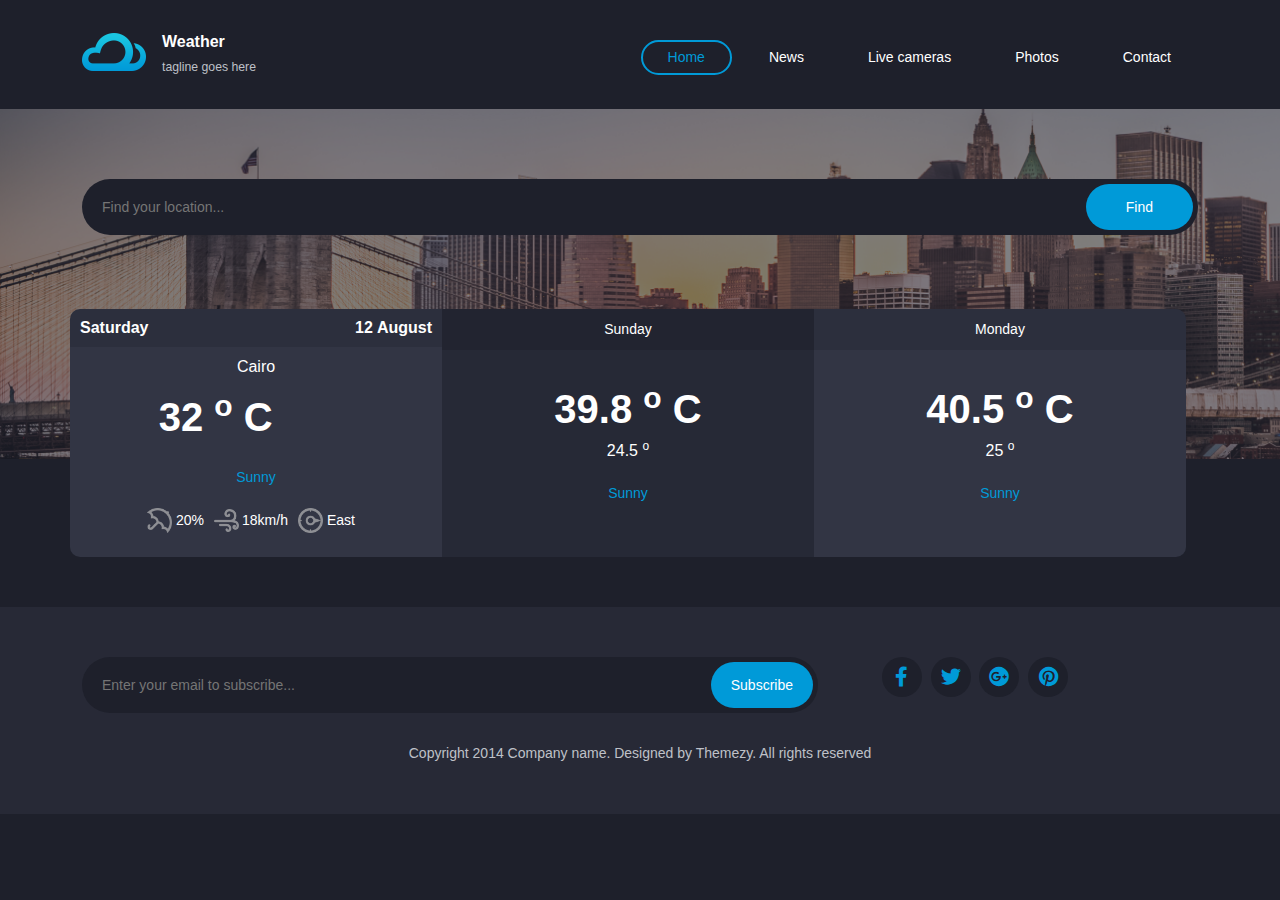
==== index.html @ 2f3a084b "upload project" ====
<!DOCTYPE html>
<html lang="en">

<head>
  <meta charset="UTF-8">
  <meta name="viewport" content="width=device-width, initial-scale=1.0">
  <title>Weather</title>

  <link rel="stylesheet" href="css/bootstrap.min.css">
  <link rel="stylesheet" href="css/all.min.css">
  <link rel="stylesheet" href="css/style.css">
  <link rel="stylesheet" href="css/media query.css">
  <script type="text/javascript">
    // Notice how this gets configured before we load Font Awesome
    window.FontAwesomeConfig = { autoReplaceSvg: false }
  </script>

</head>

<body>
  <!-- ====================== Start Navbar ====================== -->
  <nav class="navbar navbar-expand-lg py-4">
    <div class="container-md">
      <a class="navbar-brand d-flex" href="/">
        <img src="img/logo@2x.png" class="me-3" alt="failed" width="64" height="38">
        <div class="logo-type">
          <h1 class="site-title">Weather</h1>
          <small class="site-description">tagline goes here</small>
        </div>
      </a>
      <i class="fa fa-bars navbar-toggler" data-bs-toggle="collapse" data-bs-target="#navbarNav"
        aria-controls="navbarNav" aria-expanded="false" aria-label="Toggle navigation"></i>
      <div class="pt-3 collapse navbar-collapse justify-content-end" id="navbarNav">
        <ul class="navbar-nav text-center">
          <li class="nav-item">
            <a class="nav-link active" aria-current="page" href="index.html">Home</a>
          </li>
          <li class="nav-item">
            <a class="nav-link" href="#">News</a>
          </li>
          <li class="nav-item">
            <a class="nav-link" href="#">Live cameras</a>
          </li>
          <li class="nav-item">
            <a class="nav-link" href="#">Photos</a>
          </li>
          <li class="nav-item">
            <a class="nav-link" href="contact.html">Contact</a>
          </li>
        </ul>
      </div>
    </div>
  </nav>
  <!-- ====================== End Navbar ====================== -->
  <!-- ====================== Start Section ====================== -->
  <section class="firstSection">
    <div class="container">
      <div class="find-location">
        <input type="text" placeholder="Find your location..." id="search">
        <input type="button" value="Find" id="submit">
      </div>
    </div>
  </section>
  <!-- ====================== End Section ====================== -->
  <div class="forecast-table">
    <div class="container">
      <div class="forecast-container row" id="forecast">
        <div class="today forecast col-md-4 p-0">
          <div class="item-today d-flex justify-content-between" id="today">
            <h6 class="day m-0">Saturday</h6>
            <h6 class="date m-0 d-flex"><span class="me-1">12</span>
              <p>August</p>
            </h6>
          </div>
          <div class="content p-2 text-center" id="current">
            <p class="location fs-6 m-0">Cairo</p>
            <div class="degree d-flex align-items-center justify-content-evenly pt-2">
              <span class="num fs-1 fw-bold">32 <sup>o</sup> C</span>
              <div class="icon">
                <img src="https://cdn.weatherapi.com/weather/64x64/day/113.png" alt="">
              </div>
            </div>
            <div class="custom">Sunny</div>
            <div class="info mb-3 d-flex justify-content-center">
              <span class="d-flex align-items-center">
                <img src="img/icon-umberella@2x.png" class="me-1" alt="">
                <p>20%</p>
              </span>
              <span class="d-flex align-items-center">
                <img src="img/icon-wind@2x.png" alt="">
                <p id="windKm">18km/h</p>
              </span>
              <span class="d-flex align-items-center">
                <img src="img/icon-compass@2x.png" class="me-1" alt="">
                <p id="windDir">East</p>
              </span>
            </div>
          </div>
        </div>
        <div class="next-day bg-color forecast col-md-4 p-0">
          <div class="item-today" id="tomorrow">
            <p class="day m-0">Sunday</p>
          </div>
          <div class="content p-2 text-center" id="current">
            <div class="degree">
              <div class="weatherImg">
                <img src="https://cdn.weatherapi.com/weather/64x64/day/113.png" alt="">
              </div>
              <span class="num maxTemp fs-1 fw-bold">39.8 <sup>o</sup> C</span>
              <span class="num minTemp fs-6 d-block">24.5 <sup>o</sup></span>
            </div>
            <div id="weatherCondition" class="custom">Sunny</div>
          </div>
        </div>
        <div class="next-day forecast col-md-4 p-0">
          <div class="item-today" id="afrerTomorrow">
            <p class="day m-0">Monday</p>
          </div>
          <div class="content p-2 text-center" id="thirdDay">
            <div class="degree">
              <div class="icon">
                <img id="thirdDayIcon" src="https://cdn.weatherapi.com/weather/64x64/day/113.png" alt="">
              </div>
              <span class="num fs-1 fw-bold" id="maxTemp">40.5 <sup>o</sup> C</span>
              <span class="num minTemp fs-6 d-block">25 <sup>o</sup></span>
            </div>
            <div class="custom">Sunny</div>
          </div>
        </div>

      </div>
    </div>
  </div>
  <!-- ====================== Start Footer ====================== -->
  <footer class="site-footer">
    <div class="container">
      <div class="row">
        <div class="col-md-8">
          <form action="#" class="subscribe-form">
            <input type="text" placeholder="Enter your email to subscribe...">
            <input type="submit" value="Subscribe">
          </form>
        </div>
        <div class="col-md-3 col-md-offset-1">
          <div class="social-links mb-3">
            <a href="#"><i class="fa-brands fa-facebook-f"></i></a>
            <a href="#"><i class="fa-brands fa-twitter"></i></a>
            <a href="#"><i class="fa-brands fa-google-plus"></i></a>
            <a href="#"><i class="fa-brands fa-pinterest"></i></a>
          </div>
        </div>
      </div>
      <p class="colophon">Copyright 2014 Company name. Designed by Themezy. All rights reserved</p>
    </div>
  </footer>
  <!-- ====================== End Footer ====================== -->
  <script src="js/all.min.js"></script>
  <script src="js/bootstrap.bundle.min.js"></script>
  <script src="js/main.js"></script>
</body>

</html>
---- css/style.css ----
* {
  box-sizing: border-box;
  margin: 0;
}
:root {
  --bg-color: #1e202b;
  --text-color: #bfc1c8;
  --primary-color: #009ad8;
}
body {
  font-family: "Roboto", "Open Sans", sans-serif;
  font-size: 14px;
  font-weight: 300;
  line-height: 1.5;
  background: var(--bg-color);
}
h1,
h2,
h3,
h4,
h5,
h6 {
  font-weight: 700;
  margin: 0 0 20px;
  line-height: normal;
}
/* ====================== Start Navbar ====================== */
nav .site-title {
  margin-bottom: 5px;
  font-size: 16px;
}
nav .logo-type {
  font-size: 14px;
  color: white;
}
nav .site-description {
  color: var(--text-color);
}
.navbar-nav .nav-item a {
  padding: 5px 25px !important;
  border: 2px solid transparent;
  border-radius: 30px;
  color: white;
  -webkit-transition: 0.3s ease;
  transition: 0.3s ease;
  font-weight: 400;
}
nav .navbar-nav .nav-item a:hover {
  border-color: var(--primary-color);
  color: #009ad8;
}
.navbar-nav .nav-link.active,
.navbar-nav .nav-link.show {
  color: var(--primary-color);
  border-color: var(--primary-color);
}
nav .nav-item {
  margin-left: 0.625rem;
}
nav ul li {
  padding-bottom: 0.625rem;
}
nav .navbar-toggler {
  background: none;
  border: 2px solid transparent;
  color: white;
  padding: 15px;
  border-radius: 40px;
  -webkit-transition: 0.3s ease;
  transition: 0.3s ease;
  display: none;
  outline: none;
  vertical-align: middle;
  font-size: 15px;
  cursor: pointer;
}
nav .navbar-toggler:hover {
  border-color: #009ad8;
  color: #009ad8;
}
/* ====================== End Navbar ====================== */
/* ====================== Start Section ====================== */
.firstSection .container:after {
  content: " ";
  clear: both;
  display: block;
  overflow: hidden;
  height: 0;
}
.firstSection {
  background-image: url("../img/banner.png");
  background-size: cover;
  padding: 70px 0;
  min-height: 350px;
}
.find-location {
  position: relative;
  margin-bottom: 70px;
}
.find-location input[type="text"] {
  width: 100%;
  padding: 20px 50px 20px 20px;
  background: #1e202b;
  color: white;
}
.find-location input,
form textarea,
form select {
  outline: none;
  border: none;
  padding: 10px;
  border-radius: 30px;
}
button,
input {
  line-height: normal;
}
button,
input,
select,
textarea {
  font-family: inherit;
  font-size: 100%;
  margin: 0;
  vertical-align: baseline;
}
.find-location input[type="submit"],
.find-location input[type="button"] {
  position: absolute;
  top: 5px;
  right: 5px;
  bottom: 5px;
  padding: 0 40px;
}
.button,
input[type="submit"],
input[type="button"],
form button,
form input[type="reset"] {
  border: none;
  background: #009ad8;
  padding: 10px 20px;
  border-radius: 30px;
  color: white;
}
.info img {
  height: fit-content;
}
p {
  margin: 0;
}
/* ====================== End Section ====================== */
.forecast-container {
  background: #323544;
  display: flex;
  flex-wrap: wrap;
  width: 100%;
  overflow: hidden;
  border-radius: 10px;
  margin-top: -150px;
  margin-bottom: 50px;
  color: white;
}
.forecast-container .content span img {
  margin-right: 3px;
  vertical-align: middle;
  width: 25px;
}
.forecast-container .info span {
  margin-right: 10px;
}
.item-today {
  background: rgba(0, 0, 0, 0.1);
  padding: 10px;
  text-align: center;
  font-weight: 400;
}
.custom {
  color: #009ad8;
  margin: 20px 0;
}
.bg-color {
  background-color: #262936;
}
/* ====================== Start Footer ====================== */
footer {
  background-color: #272936;
  padding: 50px 0;
}
.site-footer .subscribe-form {
  position: relative;
  margin-bottom: 30px;
}
.site-footer .subscribe-form input[type="submit"] {
  position: absolute;
  right: 5px;
  top: 5px;
  bottom: 5px;
}
.site-footer .subscribe-form input[type="text"] {
  padding: 20px 100px 20px 20px;
  background: #1e202b;
  width: 100%;
  color: white;
}
form input,
form textarea,
form select {
  outline: none;
  border: none;
  padding: 10px;
  border-radius: 30px;
}
.colophon {
  color: var(--text-color);
  text-align: center;
}
.site-footer .social-links a {
  width: 40px;
  height: 40px;
  display: inline-block;
  border-radius: 50%;
  background: #1e202b;
  color: var(--primary-color);
  text-align: center;
  line-height: 2;
  -webkit-transition: 0.3s ease;
  transition: 0.3s ease;
  font-size: 1.4285714286em;
  margin-left: 0.3125rem;
}
.site-footer .social-links a:hover {
  background: var(--primary-color);
  color: white;
}
footer .social-links {
  text-align: center;
}
/* ====================== End Footer ====================== */
---- css/media query.css ----
@media screen and (max-width: 300px) {
  :root {
    font-size: 12px;
  }
}

@media screen and (min-width: 1400px) {


}
@media (max-width: 1366px) {

}
@media screen and (max-width: 1400px) {

}

@media screen and (max-width: 1200px) {

}

@media screen and (max-width: 992px) {
  nav .navbar-toggler {
    display: inline-block;
  }
}

@media screen and (max-width: 768px) {

}

@media screen and (max-width: 576px) {

}
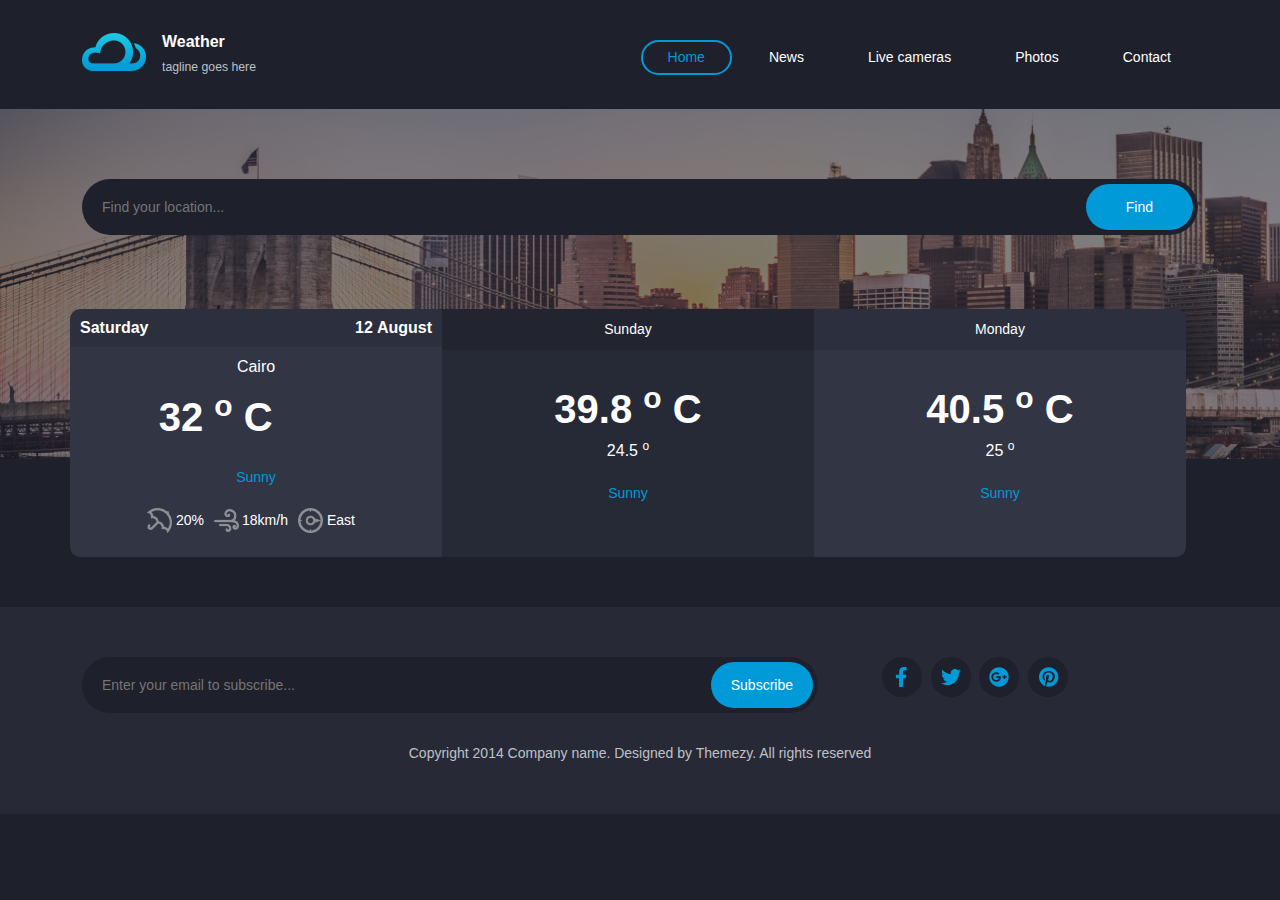
==== commit 4eb2d619: "update index.html" ====
--- a/index.html
+++ b/index.html
@@ -4,16 +4,13 @@
 <head>
   <meta charset="UTF-8">
   <meta name="viewport" content="width=device-width, initial-scale=1.0">
+  <meta name="description" content="weather">
   <title>Weather</title>
 
   <link rel="stylesheet" href="css/bootstrap.min.css">
   <link rel="stylesheet" href="css/all.min.css">
   <link rel="stylesheet" href="css/style.css">
   <link rel="stylesheet" href="css/media query.css">
-  <script type="text/javascript">
-    // Notice how this gets configured before we load Font Awesome
-    window.FontAwesomeConfig = { autoReplaceSvg: false }
-  </script>
 
 </head>
 
@@ -21,7 +18,7 @@
   <!-- ====================== Start Navbar ====================== -->
   <nav class="navbar navbar-expand-lg py-4">
     <div class="container-md">
-      <a class="navbar-brand d-flex" href="/">
+      <a class="navbar-brand d-flex" href="#">
         <img src="img/logo@2x.png" class="me-3" alt="failed" width="64" height="38">
         <div class="logo-type">
           <h1 class="site-title">Weather</h1>
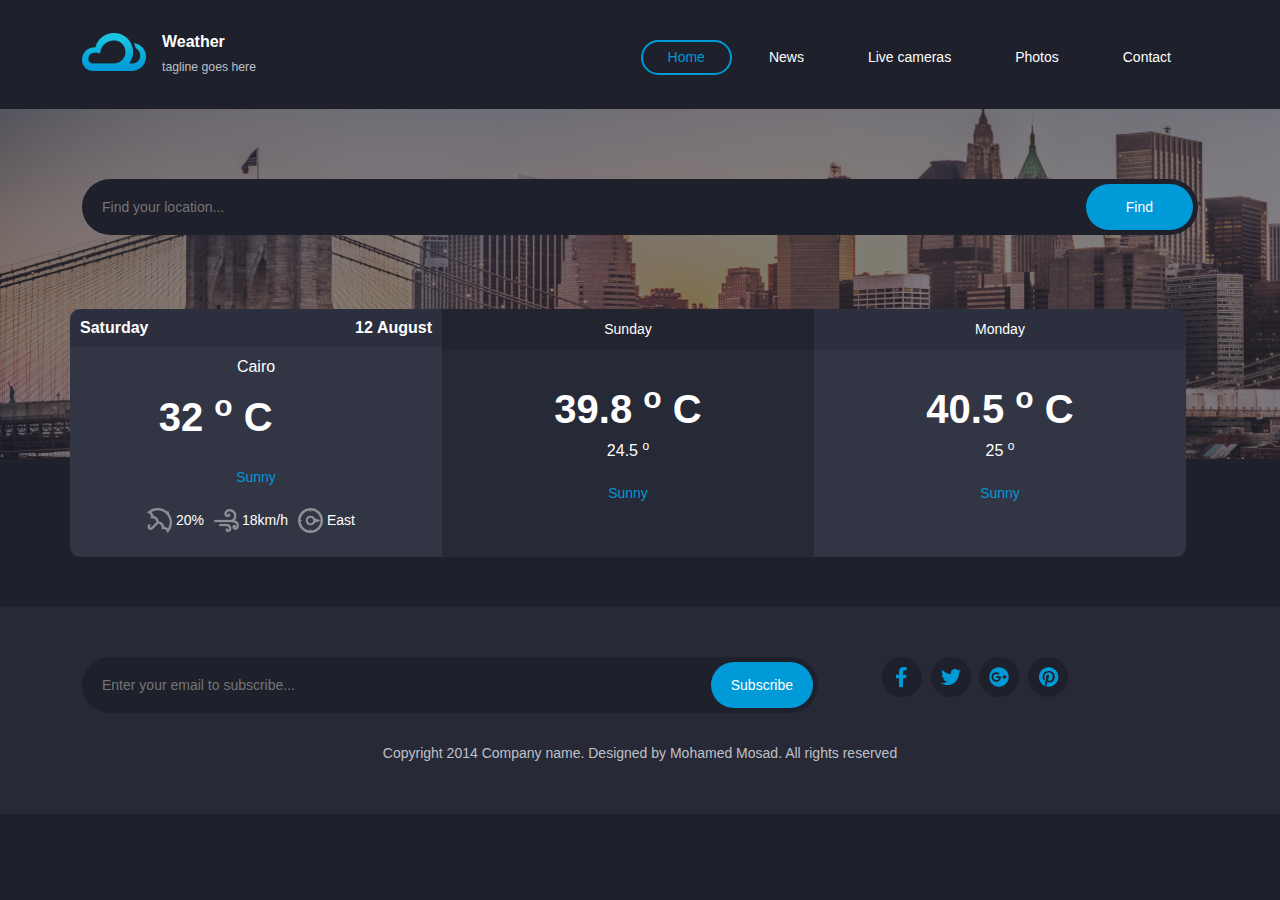
==== commit b7dbfe46: "fix" ====
--- a/index.html
+++ b/index.html
@@ -147,7 +147,7 @@
           </div>
         </div>
       </div>
-      <p class="colophon">Copyright 2014 Company name. Designed by Themezy. All rights reserved</p>
+      <p class="colophon">Copyright 2014 Company name. Designed by Mohamed Mosad. All rights reserved</p>
     </div>
   </footer>
   <!-- ====================== End Footer ====================== -->
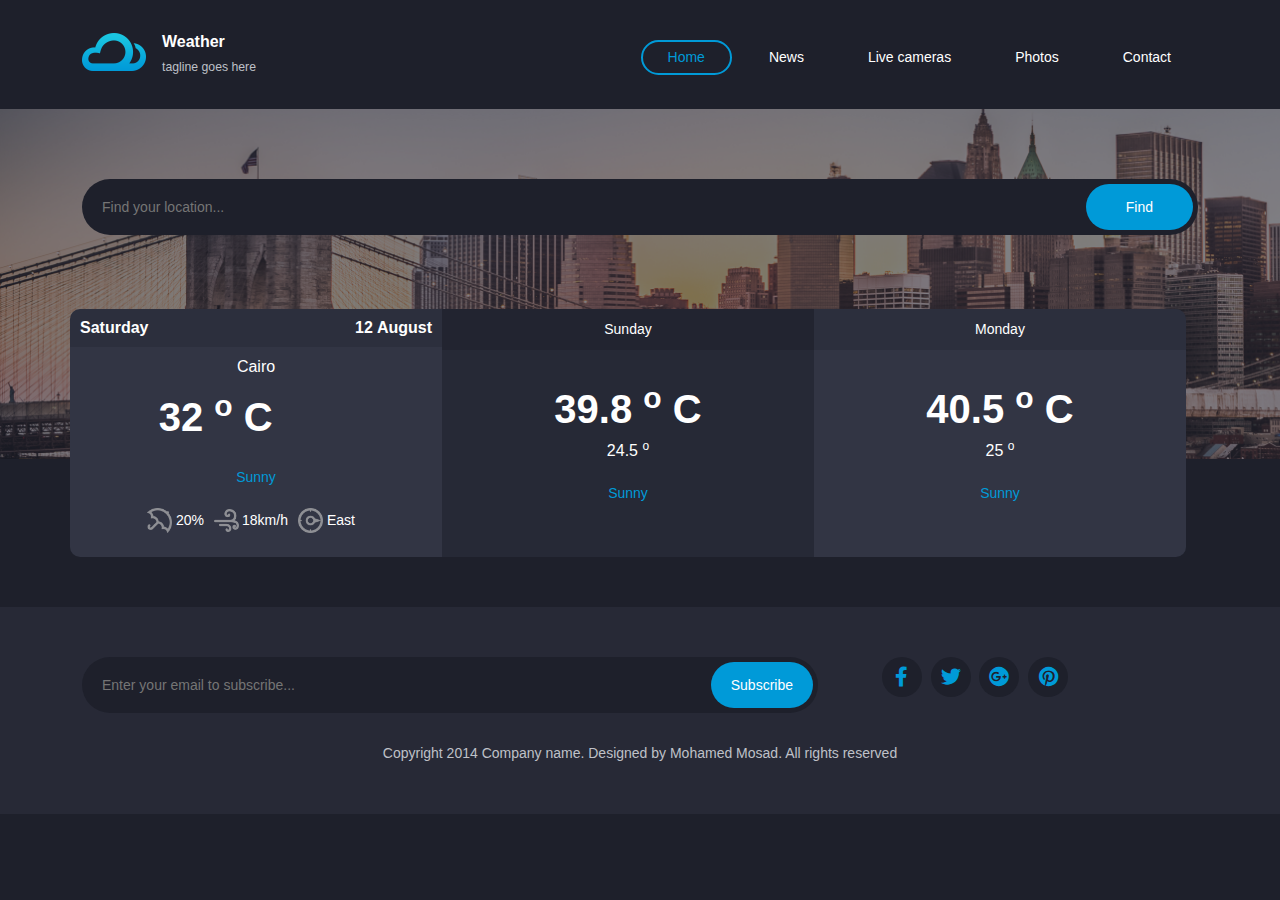
==== commit 14c04c6d: "fix 2" ====
--- a/index.html
+++ b/index.html
@@ -151,7 +151,6 @@
     </div>
   </footer>
   <!-- ====================== End Footer ====================== -->
-  <script src="js/all.min.js"></script>
   <script src="js/bootstrap.bundle.min.js"></script>
   <script src="js/main.js"></script>
 </body>
